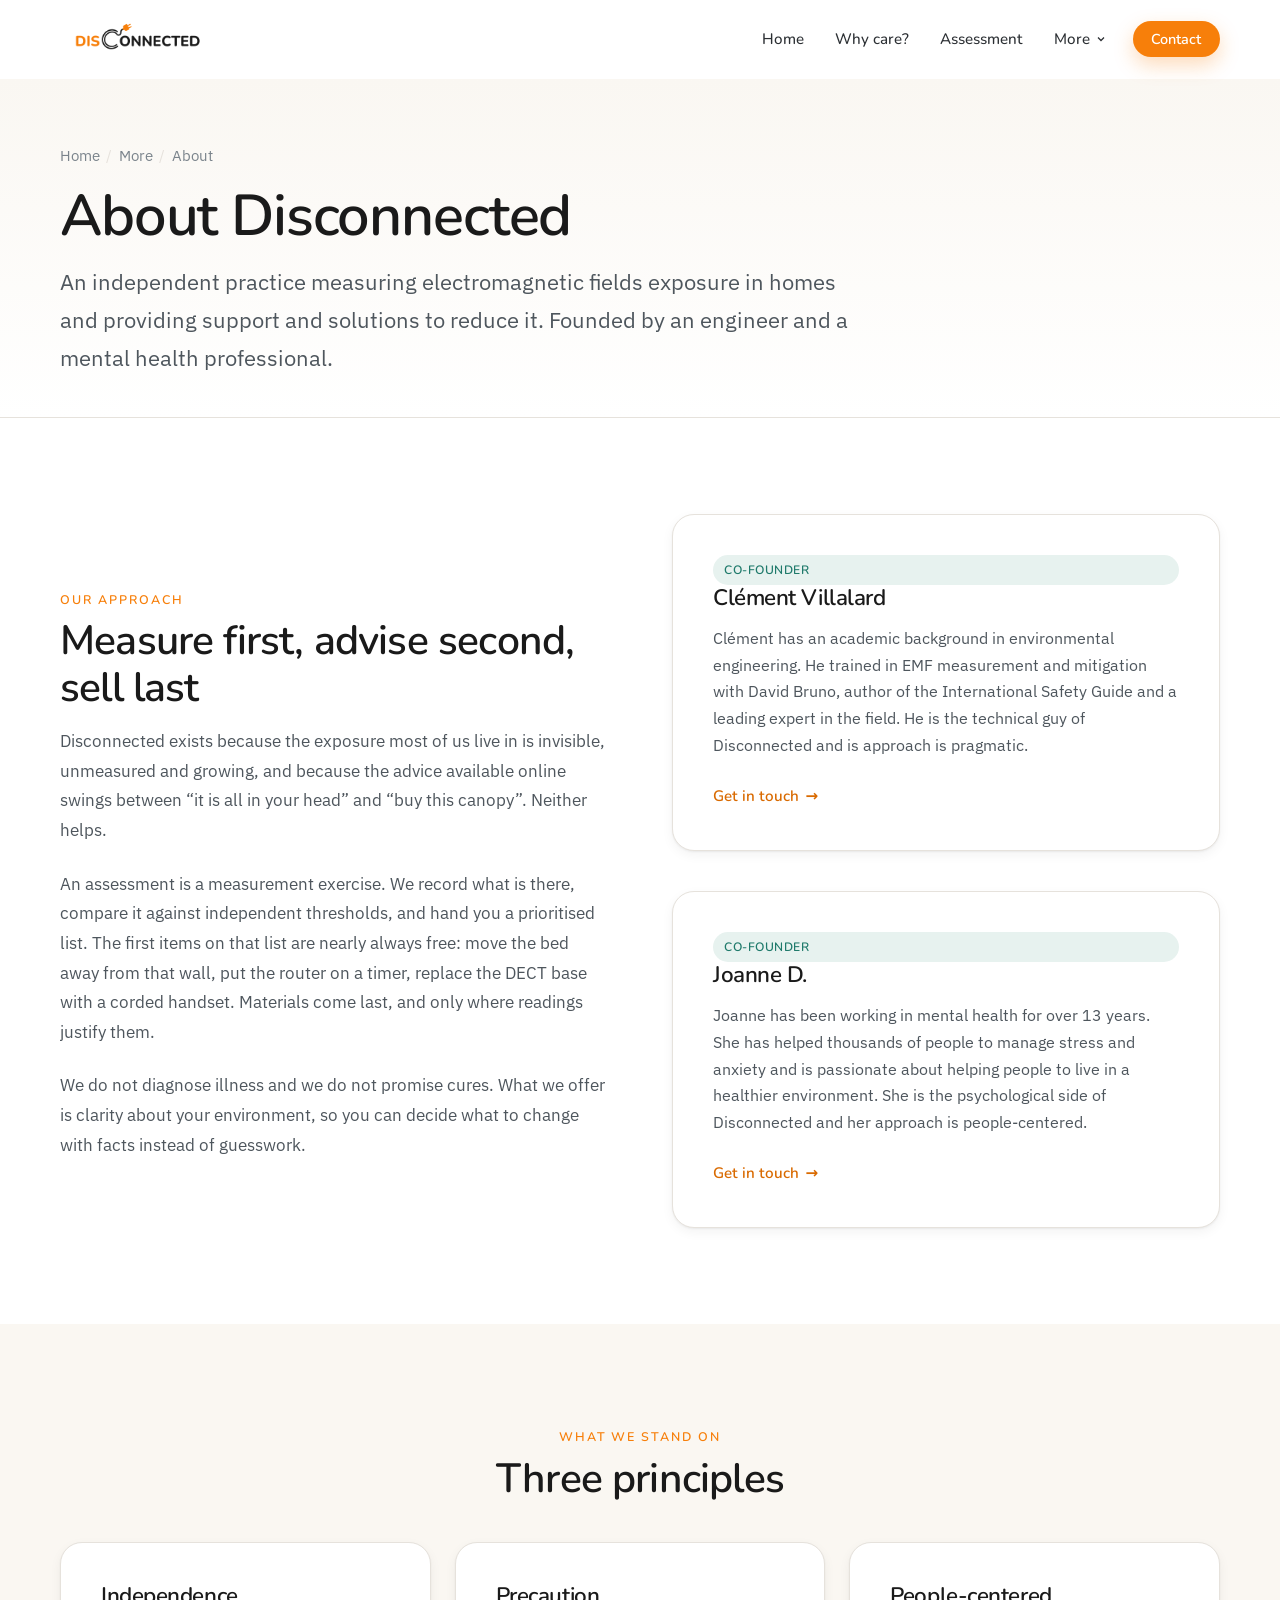
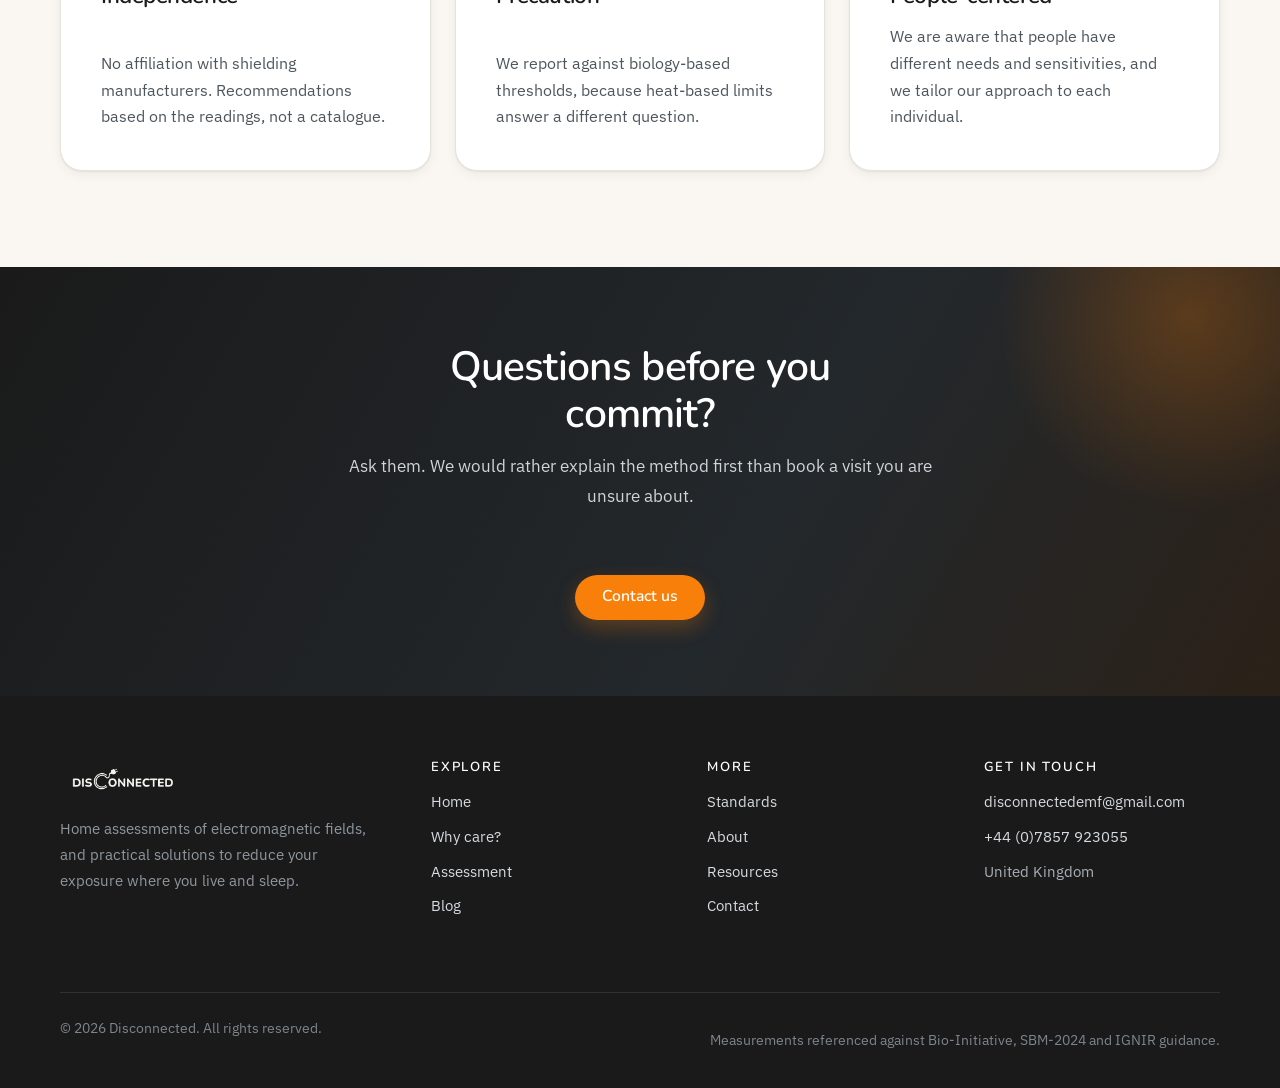
==== pages/about.html @ 75db7ab7 "Initial Commit" ====
<!DOCTYPE html>
<html lang="en-GB">
<head>
  <meta charset="utf-8">
  <meta name="viewport" content="width=device-width, initial-scale=1">
  <title>About | Disconnected</title>
  <meta name="description" content="Who is behind Disconnected: an independent EMF assessment practice measuring homes against biology-based standards.">
  <link rel="icon" href="../img/logo/logo_svg.svg" type="image/svg+xml">
  <link rel="preconnect" href="https://fonts.googleapis.com">
  <link rel="preconnect" href="https://fonts.gstatic.com" crossorigin>
  <link href="https://fonts.googleapis.com/css2?family=IBM+Plex+Sans:wght@400;500;600&family=Nunito:wght@500;600;700&display=swap" rel="stylesheet">
  <link rel="stylesheet" href="../css/base.css">
  <link rel="stylesheet" href="../css/layout.css">
  <link rel="stylesheet" href="../css/components.css">
</head>
<body>
  <a class="skip-link" href="#main">Skip to content</a>
  <header class="site-header">
    <div class="container header-inner">
      <a class="logo" href="../index.html" aria-label="Disconnected, home">
        <img src="../img/logo/Full Logo Transparent Background.png" alt="Disconnected" width="1688" height="560">
      </a>

      <button class="nav-toggle" type="button" aria-expanded="false" aria-controls="primary-nav" aria-label="Menu">
        <span></span><span></span><span></span>
      </button>

      <nav class="nav" id="primary-nav" aria-label="Main">
        <ul class="nav__list">
          <li class="nav__item"><a class="nav__link" href="../index.html">Home</a></li>
          <li class="nav__item"><a class="nav__link" href="../pages/why-emf.html">Why care?</a></li>
          <li class="nav__item"><a class="nav__link" href="../pages/assessment.html">Assessment</a></li>
          <!-- Blog hidden for now; uncomment this item to bring it back.
          <li class="nav__item"><a class="nav__link" href="../pages/blog.html">Blog</a></li>
          -->
          <li class="nav__item nav__item--has-menu">
            <button class="nav__submenu-toggle" type="button" aria-expanded="false">
              More
              <svg viewBox="0 0 24 24" fill="none" stroke="currentColor" stroke-width="2.5" aria-hidden="true"><path d="M6 9l6 6 6-6"/></svg>
            </button>
            <ul class="nav__submenu">
              <li><a href="../pages/standards.html">Standards<small>Bio-Initiative, SBM-2024, IGNIR</small></a></li>
              <li><a href="../pages/about.html">About<small>Who is behind Disconnected</small></a></li>
              <li><a href="../pages/resources.html">Resources<small>Books, studies and videos</small></a></li>
            </ul>
          </li>
          <li class="nav__item nav__cta"><a class="btn btn--primary btn--sm" href="../index.html#contact">Contact</a></li>
        </ul>
      </nav>
    </div>
  </header>

  <main id="main">
    <div class="page-head">
      <div class="container">
        <ul class="breadcrumb">
          <li><a href="../index.html">Home</a></li>
          <li>More</li>
          <li>About</li>
        </ul>
        <h1>About Disconnected</h1>
        <p>
          An independent practice measuring electromagnetic fields exposure in homes and providing support and solutions to reduce it. Founded by an engineer and a mental health professional.
        </p>
      </div>
    </div>

    <section class="section">
      <div class="container">
        <div class="split">
          <div data-reveal>
            <span class="eyebrow">Our approach</span>
            <h2>Measure first, advise second, sell last</h2>
            <p>
              Disconnected exists because the exposure most of us live in is invisible, unmeasured and
              growing, and because the advice available online swings between &ldquo;it is all in your
              head&rdquo; and &ldquo;buy this canopy&rdquo;. Neither helps.
            </p>
            <p>
              An assessment is a measurement exercise. We record what is there, compare it against
              independent thresholds, and hand you a prioritised list. The first items on that list are
              nearly always free: move the bed away from that wall, put the router on a timer, replace
              the DECT base with a corded handset. Materials come last, and only where readings justify
              them.
            </p>
            <p>
              We do not diagnose illness and we do not promise cures. What we offer is clarity about
              your environment, so you can decide what to change with facts instead of guesswork.
            </p>
          </div>

          <div data-reveal data-reveal-delay="120">
            <!-- Replace the copy in each card with the founder's own biography and training. -->
            <div class="card">
              <span class="tag tag--green">Co-founder</span>
              <h3>Clément Villalard</h3>
              <p>
                Clément has an academic background in environmental engineering. He trained in EMF measurement and mitigation with David Bruno, author of the International Safety Guide and a leading expert in the field. He is the technical guy of Disconnected and is approach is pragmatic.
              </p>
              <p class="mb-0">
                <a class="link-arrow" href="../index.html#contact">Get in touch</a>
              </p>
            </div>

            <!-- TODO: add Joanne's surname to the heading below, and replace the placeholder paragraph. -->
            <div class="card mt-lg">
              <span class="tag tag--green">Co-founder</span>
              <h3>Joanne D.</h3>
              <p>
                Joanne has been working in mental health for over 13 years. She has helped thousands of people to manage stress and anxiety and is passionate about helping people to live in a healthier environment. She is the psychological side of Disconnected and her approach is people-centered.
              </p>
              <p class="mb-0">
                <a class="link-arrow" href="../index.html#contact">Get in touch</a>
              </p>
            </div>
          </div>
        </div>
      </div>
    </section>

    <section class="section section--sand">
      <div class="container">
        <div class="section-head section-head--center" data-reveal>
          <span class="eyebrow">What we stand on</span>
          <h2>Three principles</h2>
        </div>
        <div class="grid grid--3">
          <div class="card" data-reveal>
            <h3>Independence</h3>
            <p>No affiliation with shielding manufacturers. Recommendations based on the readings, not a catalogue.</p>
          </div>
          <div class="card" data-reveal data-reveal-delay="90">
            <h3>Precaution</h3>
            <p>We report against biology-based thresholds, because heat-based limits answer a different question.</p>
          </div>
          <div class="card" data-reveal data-reveal-delay="180">
            <h3>People-centered</h3>
            <p>We are aware that people have different needs and sensitivities, and we tailor our approach to each individual.</p>
          </div>
        </div>
      </div>
    </section>

    <section class="cta-band">
      <div class="container">
        <h2>Questions before you commit?</h2>
        <p>Ask them. We would rather explain the method first than book a visit you are unsure about.</p>
        <a class="btn btn--primary" href="../index.html#contact">Contact us</a>
      </div>
    </section>
  </main>
  <footer class="site-footer">
    <div class="container">
      <div class="footer-grid">
        <div class="footer-brand">
          <img src="../img/logo/Full Logo Mono White.png" alt="Disconnected" width="1688" height="560">
          <p>Home assessments of electromagnetic fields, and practical solutions to reduce your exposure where you live and sleep.</p>
        </div>
        <div class="footer-col">
          <h3>Explore</h3>
          <ul>
            <li><a href="../index.html">Home</a></li>
            <li><a href="../pages/why-emf.html">Why care?</a></li>
            <li><a href="../pages/assessment.html">Assessment</a></li>
            <li><a href="../pages/blog.html">Blog</a></li>
          </ul>
        </div>
        <div class="footer-col">
          <h3>More</h3>
          <ul>
            <li><a href="../pages/standards.html">Standards</a></li>
            <li><a href="../pages/about.html">About</a></li>
            <li><a href="../pages/resources.html">Resources</a></li>
            <li><a href="../index.html#contact">Contact</a></li>
          </ul>
        </div>
        <div class="footer-col">
          <h3>Get in touch</h3>
          <ul>
            <li><a href="mailto:disconnectedemf@gmail.com">disconnectedemf@gmail.com</a></li>
            <li><a href="tel:+447857923055">+44 (0)7857 923055</a></li>
            <li>United Kingdom</li>
          </ul>
        </div>
      </div>
      <div class="footer-bottom">
        <p>&copy; <span data-year>2026</span> Disconnected. All rights reserved.</p>
        <p>Measurements referenced against Bio-Initiative, SBM-2024 and IGNIR guidance.</p>
      </div>
    </div>
  </footer>

  <button class="to-top" type="button" aria-label="Back to top">
    <svg viewBox="0 0 24 24" fill="none" stroke="currentColor" stroke-width="2.5" aria-hidden="true"><path d="M12 19V5M5 12l7-7 7 7"/></svg>
  </button>

  <script src="../js/main.js"></script>
</body>
</html>
---- css/base.css ----
/* ==========================================================================
   Disconnected: base.css
   Design tokens, reset, typography and small utilities.
   Load order: base.css -> layout.css -> components.css
   ========================================================================== */

/* --------------------------------------------------------------------------
   1. Design tokens
   -------------------------------------------------------------------------- */
:root {
  /* Brand: taken from the logo */
  --orange:        #f77f0a;
  --orange-dark:   #d96a00;
  --orange-soft:   #fff3e3;
  --ink:           #1a1a1a;

  /* Neutrals */
  --ink-soft:      #2b2f33;
  --body:          #4e565d;
  --muted:         #7b848c;
  --line:          #e6e2dc;
  --sand:          #faf7f2;
  --sand-deep:     #f3ede4;
  --white:         #ffffff;

  /* Secondary accent: calm, "healthy space" green */
  --green:         #1f7a6b;
  --green-soft:    #e7f2ef;

  /* Typography */
  --font-display: "Nunito", "Segoe UI", system-ui, -apple-system, sans-serif;
  --font-body:    "IBM Plex Sans", "Segoe UI", system-ui, -apple-system, sans-serif;

  --step--1: clamp(0.86rem, 0.83rem + 0.15vw, 0.94rem);
  --step-0:  clamp(1rem, 0.96rem + 0.2vw, 1.09rem);
  --step-1:  clamp(1.2rem, 1.12rem + 0.4vw, 1.4rem);
  --step-2:  clamp(1.45rem, 1.3rem + 0.75vw, 1.9rem);
  --step-3:  clamp(1.8rem, 1.55rem + 1.25vw, 2.6rem);
  --step-4:  clamp(2.2rem, 1.7rem + 2.4vw, 3.6rem);

  /* Space */
  --space-xs:  0.5rem;
  --space-sm:  0.875rem;
  --space-md:  1.5rem;
  --space-lg:  2.5rem;
  --space-xl:  4rem;
  --space-2xl: 6rem;

  /* Shape */
  --radius-sm: 8px;
  --radius:    14px;
  --radius-lg: 22px;
  --shadow-sm: 0 1px 2px rgba(26, 26, 26, .06), 0 4px 12px rgba(26, 26, 26, .05);
  --shadow:    0 10px 30px rgba(26, 26, 26, .08);
  --shadow-lg: 0 24px 60px rgba(26, 26, 26, .12);

  --container: 1160px;
  --header-h:  78px;

  --ease: cubic-bezier(.22, .61, .36, 1);
}

/* --------------------------------------------------------------------------
   2. Reset
   -------------------------------------------------------------------------- */
*, *::before, *::after { box-sizing: border-box; }

html {
  -webkit-text-size-adjust: 100%;
  scroll-behavior: smooth;
  scroll-padding-top: calc(var(--header-h) + 1rem);
}

body {
  margin: 0;
  background: var(--white);
  color: var(--body);
  font-family: var(--font-body);
  font-size: var(--step-0);
  line-height: 1.7;
  -webkit-font-smoothing: antialiased;
  overflow-wrap: break-word;
}

h1, h2, h3, h4, h5 {
  margin: 0 0 var(--space-sm);
  color: var(--ink);
  font-family: var(--font-display);
  font-weight: 600;
  line-height: 1.15;
  letter-spacing: -0.02em;
}

h1 { font-size: var(--step-4); }
h2 { font-size: var(--step-3); }
h3 { font-size: var(--step-2); }
h4 { font-size: var(--step-1); letter-spacing: -0.01em; }

p, ul, ol, dl, table, figure, blockquote { margin: 0 0 var(--space-md); }
p:last-child, ul:last-child, ol:last-child { margin-bottom: 0; }

a {
  color: var(--green);
  text-decoration: none;
  text-underline-offset: 3px;
  transition: color .2s var(--ease);
}
a:hover { color: var(--orange-dark); text-decoration: underline; }

img, svg, video { max-width: 100%; height: auto; display: block; }

button, input, select, textarea { font: inherit; color: inherit; }
button { cursor: pointer; }

strong, b { color: var(--ink-soft); font-weight: 600; }

blockquote {
  margin: 0 0 var(--space-md);
  padding-left: var(--space-md);
  border-left: 3px solid var(--orange);
  color: var(--ink-soft);
  font-style: italic;
}

hr { border: 0; border-top: 1px solid var(--line); margin: var(--space-lg) 0; }

code, kbd, samp {
  font-family: ui-monospace, "Cascadia Mono", Menlo, monospace;
  font-size: 0.92em;
  background: var(--sand-deep);
  padding: 0.1em 0.35em;
  border-radius: 4px;
}

:focus-visible {
  outline: 3px solid var(--orange);
  outline-offset: 3px;
  border-radius: 4px;
}

::selection { background: var(--orange); color: #fff; }

/* --------------------------------------------------------------------------
   3. Lists used inside editorial copy
   -------------------------------------------------------------------------- */
.prose ul, .prose ol { padding-left: 1.25rem; }
.prose li { margin-bottom: 0.4rem; }
.prose li::marker { color: var(--orange); }

.list-check { list-style: none; padding-left: 0; }
.list-check li {
  position: relative;
  padding-left: 2rem;
  margin-bottom: 0.7rem;
}
.list-check li::before {
  content: "";
  position: absolute;
  left: 0;
  top: 0.55em;
  width: 1.05rem;
  height: 0.55rem;
  border-left: 2.5px solid var(--orange);
  border-bottom: 2.5px solid var(--orange);
  transform: rotate(-45deg);
}

/* --------------------------------------------------------------------------
   4. Utilities
   -------------------------------------------------------------------------- */
.container {
  width: min(100% - 2.5rem, var(--container));
  margin-inline: auto;
}
.container--narrow { width: min(100% - 2.5rem, 780px); }

.text-center { text-align: center; }
.mx-auto    { margin-inline: auto; }
.mt-lg      { margin-top: var(--space-lg); }
.mt-xl      { margin-top: var(--space-xl); }
.mb-0       { margin-bottom: 0; }

.lead {
  font-size: var(--step-1);
  line-height: 1.6;
  color: var(--ink-soft);
}

.eyebrow {
  display: inline-block;
  margin-bottom: var(--space-xs);
  font-family: var(--font-display);
  font-size: 0.78rem;
  font-weight: 600;
  letter-spacing: 0.16em;
  text-transform: uppercase;
  color: var(--orange);
}

.accent { color: var(--orange); }

.visually-hidden {
  position: absolute !important;
  width: 1px; height: 1px;
  padding: 0; margin: -1px;
  overflow: hidden;
  clip: rect(0 0 0 0);
  white-space: nowrap;
}

.skip-link {
  position: absolute;
  left: 1rem;
  top: -100%;
  z-index: 200;
  padding: 0.7rem 1.1rem;
  background: var(--ink);
  color: #fff;
  border-radius: var(--radius-sm);
  transition: top .2s var(--ease);
}
.skip-link:focus { top: 1rem; color: #fff; text-decoration: none; }

/* Scroll reveal: only arms itself once JS is running */
html[data-reveal-ready] [data-reveal] {
  opacity: 0;
  transform: translateY(18px);
  transition: opacity .7s var(--ease), transform .7s var(--ease);
}
html[data-reveal-ready] [data-reveal].is-visible {
  opacity: 1;
  transform: none;
}

@media (prefers-reduced-motion: reduce) {
  html { scroll-behavior: auto; }
  *, *::before, *::after {
    animation-duration: .001ms !important;
    transition-duration: .001ms !important;
  }
  html[data-reveal-ready] [data-reveal] { opacity: 1; transform: none; }
}
---- css/layout.css ----
/* ==========================================================================
   Disconnected: layout.css
   Page furniture: header, navigation, hero, sections, grids, footer.
   ========================================================================== */

/* --------------------------------------------------------------------------
   1. Header + navigation
   -------------------------------------------------------------------------- */
.site-header {
  position: sticky;
  top: 0;
  z-index: 100;
  background: rgba(255, 255, 255, .88);
  backdrop-filter: saturate(180%) blur(12px);
  border-bottom: 1px solid transparent;
  transition: box-shadow .25s var(--ease), border-color .25s var(--ease);
}
.site-header.is-stuck {
  border-bottom-color: var(--line);
  box-shadow: 0 6px 24px rgba(26, 26, 26, .06);
}

.header-inner {
  display: flex;
  align-items: center;
  justify-content: space-between;
  gap: var(--space-md);
  min-height: var(--header-h);
}

.logo { display: inline-flex; align-items: center; }
.logo img { height: clamp(40px, 4.4vw, 52px); width: auto; }

.nav__list {
  display: flex;
  align-items: center;
  gap: 0.25rem;
  margin: 0;
  padding: 0;
  list-style: none;
}

.nav__link,
.nav__submenu-toggle {
  display: inline-flex;
  align-items: center;
  gap: 0.35rem;
  padding: 0.55rem 0.85rem;
  border: 0;
  border-radius: 999px;
  background: none;
  color: var(--ink-soft);
  font-family: var(--font-display);
  font-size: 0.95rem;
  font-weight: 500;
  line-height: 1;
  transition: background .2s var(--ease), color .2s var(--ease);
}
.nav__link:hover,
.nav__submenu-toggle:hover {
  background: var(--sand-deep);
  color: var(--ink);
  text-decoration: none;
}
.nav__link.is-active {
  color: var(--orange);
  background: var(--orange-soft);
}

.nav__submenu-toggle svg {
  width: 12px;
  height: 12px;
  transition: transform .25s var(--ease);
}
.nav__submenu-toggle[aria-expanded="true"] svg { transform: rotate(180deg); }

.nav__item { position: relative; }

.nav__submenu {
  list-style: none;
  margin: 0;
  padding: 0.4rem;
}

.nav__submenu a {
  display: block;
  padding: 0.6rem 0.85rem;
  border-radius: var(--radius-sm);
  color: var(--ink-soft);
  font-size: 0.95rem;
}
.nav__submenu a:hover { background: var(--sand); color: var(--orange-dark); text-decoration: none; }
.nav__submenu a small { display: block; color: var(--muted); font-size: 0.78rem; line-height: 1.4; }

.nav__cta { margin-left: 0.5rem; }

@media (min-width: 961px) {
  .nav__submenu {
    position: absolute;
    top: calc(100% + 0.5rem);
    left: 0;
    min-width: 260px;
    background: var(--white);
    border: 1px solid var(--line);
    border-radius: var(--radius);
    box-shadow: var(--shadow);
    opacity: 0;
    visibility: hidden;
    transform: translateY(-6px);
    transition: opacity .2s var(--ease), transform .2s var(--ease), visibility .2s;
  }
  .nav__item.is-open .nav__submenu {
    opacity: 1;
    visibility: visible;
    transform: none;
  }
}

.nav-toggle {
  display: none;
  width: 44px;
  height: 44px;
  border: 1px solid var(--line);
  border-radius: var(--radius-sm);
  background: var(--white);
  padding: 0;
  place-items: center;
}
.nav-toggle span {
  display: block;
  width: 20px;
  height: 2px;
  margin: 4px auto;
  background: var(--ink);
  border-radius: 2px;
  transition: transform .25s var(--ease), opacity .2s var(--ease);
}
.nav-toggle[aria-expanded="true"] span:nth-child(1) { transform: translateY(6px) rotate(45deg); }
.nav-toggle[aria-expanded="true"] span:nth-child(2) { opacity: 0; }
.nav-toggle[aria-expanded="true"] span:nth-child(3) { transform: translateY(-6px) rotate(-45deg); }

@media (max-width: 960px) {
  .nav-toggle { display: grid; }

  .nav {
    position: fixed;
    inset: var(--header-h) 0 0 0;
    background: var(--white);
    border-top: 1px solid var(--line);
    padding: var(--space-md) 1.25rem var(--space-xl);
    overflow-y: auto;
    transform: translateX(100%);
    visibility: hidden;
    transition: transform .3s var(--ease), visibility .3s;
  }
  .nav.is-open { transform: none; visibility: visible; }

  .nav__list {
    flex-direction: column;
    align-items: stretch;
    gap: 0.15rem;
  }
  .nav__link,
  .nav__submenu-toggle {
    width: 100%;
    justify-content: space-between;
    padding: 0.9rem 1rem;
    border-radius: var(--radius-sm);
    font-size: 1.05rem;
  }
  .nav__submenu {
    display: none;
    margin: 0.15rem 0 0.4rem 0.6rem;
    padding-left: 0.6rem;
    border-left: 2px solid var(--line);
  }
  .nav__item.is-open .nav__submenu { display: block; }
  .nav__cta { margin: var(--space-md) 0 0; }
  .nav__cta .btn { width: 100%; }

  body.nav-open { overflow: hidden; }
}

/* --------------------------------------------------------------------------
   2. Sections
   -------------------------------------------------------------------------- */
.section { padding: var(--space-2xl) 0; }
.section--tight { padding: var(--space-xl) 0; }
.section--sand { background: var(--sand); }
.section--sand-deep { background: var(--sand-deep); }
.section--ink { background: var(--ink); color: #cfd4d8; }
.section--ink h2, .section--ink h3 { color: #fff; }

.section-head {
  max-width: 720px;
  margin-bottom: var(--space-lg);
}
.section-head--center {
  margin-inline: auto;
  text-align: center;
}
.section-head p { color: var(--body); font-size: var(--step-1); line-height: 1.6; }

/* --------------------------------------------------------------------------
   3. Hero
   -------------------------------------------------------------------------- */
.hero {
  position: relative;
  isolation: isolate;
  padding: clamp(3.5rem, 8vw, 7rem) 0 clamp(3rem, 6vw, 5.5rem);
  overflow: hidden;
  background:
    linear-gradient(180deg, rgba(255, 255, 255, .94) 0%, rgba(255, 255, 255, .78) 55%, rgba(250, 247, 242, .96) 100%),
    url("../img/hero/living-space.jpg") center / cover no-repeat,
    linear-gradient(135deg, #eef5f3 0%, #faf7f2 45%, #fdeed9 100%);
}
.hero::before,
.hero::after {
  content: "";
  position: absolute;
  border-radius: 50%;
  z-index: -1;
}
.hero::before {
  width: 520px; height: 520px;
  top: -180px; right: -140px;
  background: radial-gradient(circle at 30% 30%, rgba(247, 127, 10, .16), transparent 65%);
}
.hero::after {
  width: 460px; height: 460px;
  bottom: -220px; left: -160px;
  background: radial-gradient(circle at 60% 40%, rgba(31, 122, 107, .14), transparent 65%);
}

.hero__inner {
  display: grid;
  grid-template-columns: minmax(0, 1.25fr) minmax(0, 0.75fr);
  gap: var(--space-xl);
  align-items: center;
}

.hero__statement {
  margin: var(--space-sm) 0 var(--space-md);
  padding-left: var(--space-md);
  border-left: 3px solid var(--orange);
  font-family: var(--font-display);
  font-size: var(--step-3);
  font-weight: 500;
  color: var(--ink);
  line-height: 1.3;
  max-width: 24ch;
}

/* Logo above the supporting facts, in the second hero column */
.hero__aside {
  display: grid;
  gap: var(--space-lg);
  justify-items: start;
}
.hero__logo {
  width: min(100%, 320px);
  height: auto;
}

/* The three steps, kept quiet so the statement carries the hero */
.hero__stats {
  width: 100%;
  display: grid;
  gap: var(--space-sm);
}
.hero__stats .stat {
  padding: var(--space-xs) 0 var(--space-xs) var(--space-md);
  background: none;
  border-left: 2px solid var(--line);
  border-radius: 0;
}
.hero__stats .stat__value {
  font-size: var(--step-1);
  color: var(--ink-soft);
}
.hero__stats .stat__label { font-size: var(--step--1); }

.hero__actions {
  display: flex;
  flex-wrap: wrap;
  gap: var(--space-sm);
  margin-top: var(--space-lg);
}

@media (max-width: 900px) {
  .hero__inner { grid-template-columns: 1fr; gap: var(--space-lg); }
  .hero__statement { max-width: 100%; }
}

.motto {
  background: var(--ink);
  color: #fff;
  padding: var(--space-md) 0;
}
.motto__inner {
  display: flex;
  flex-wrap: wrap;
  align-items: center;
  justify-content: center;
  gap: 0.75rem 1.25rem;
  text-align: center;
}
.motto p {
  margin: 0;
  font-family: var(--font-display);
  font-size: var(--step-1);
  font-weight: 500;
  letter-spacing: -0.01em;
}

/* --------------------------------------------------------------------------
   4. Grids
   -------------------------------------------------------------------------- */
.grid { display: grid; gap: var(--space-md); }
.grid--2 { grid-template-columns: repeat(2, minmax(0, 1fr)); }
.grid--3 { grid-template-columns: repeat(3, minmax(0, 1fr)); }
.grid--4 { grid-template-columns: repeat(4, minmax(0, 1fr)); }

.split {
  display: grid;
  grid-template-columns: repeat(2, minmax(0, 1fr));
  gap: var(--space-xl);
  align-items: center;
}

@media (max-width: 960px) {
  .grid--4 { grid-template-columns: repeat(2, minmax(0, 1fr)); }
  .grid--3 { grid-template-columns: repeat(2, minmax(0, 1fr)); }
  .split   { grid-template-columns: 1fr; gap: var(--space-lg); }
}
@media (max-width: 620px) {
  .grid--2, .grid--3, .grid--4 { grid-template-columns: 1fr; }
}

/* --------------------------------------------------------------------------
   5. Page header + editorial layout (inner pages)
   -------------------------------------------------------------------------- */
.page-head {
  padding: var(--space-xl) 0 var(--space-lg);
  background: linear-gradient(180deg, var(--sand) 0%, var(--white) 100%);
  border-bottom: 1px solid var(--line);
}
.page-head h1 { max-width: 20ch; }
.page-head p { max-width: 62ch; font-size: var(--step-1); }

.breadcrumb {
  display: flex;
  flex-wrap: wrap;
  gap: 0.4rem;
  margin: 0 0 var(--space-sm);
  padding: 0;
  list-style: none;
  font-size: var(--step--1);
  color: var(--muted);
}
.breadcrumb a { color: var(--muted); }
.breadcrumb a:hover { color: var(--orange-dark); }
.breadcrumb li + li::before { content: "/"; margin-right: 0.4rem; color: var(--line); }

.doc {
  display: grid;
  grid-template-columns: 240px minmax(0, 1fr);
  gap: var(--space-xl);
  align-items: start;
}
.toc {
  position: sticky;
  top: calc(var(--header-h) + 1.5rem);
  padding: var(--space-md);
  background: var(--sand);
  border-radius: var(--radius);
}
.toc h2 {
  font-size: 0.78rem;
  letter-spacing: 0.14em;
  text-transform: uppercase;
  color: var(--muted);
  margin-bottom: var(--space-sm);
}
.toc ul { list-style: none; margin: 0; padding: 0; }
.toc li { margin-bottom: 0.5rem; line-height: 1.35; }
.toc a { color: var(--ink-soft); font-size: 0.92rem; }
.toc a:hover, .toc a.is-active { color: var(--orange-dark); text-decoration: none; }
.toc a.is-active { font-weight: 600; }

@media (max-width: 960px) {
  .doc { grid-template-columns: 1fr; gap: var(--space-lg); }
  .toc { position: static; }
}

/* --------------------------------------------------------------------------
   6. Footer
   -------------------------------------------------------------------------- */
.site-footer {
  background: var(--ink);
  color: #a8b0b7;
  padding: var(--space-xl) 0 var(--space-md);
  font-size: 0.95rem;
}
.site-footer a { color: #d6dbdf; }
.site-footer a:hover { color: var(--orange); text-decoration: none; }

.footer-grid {
  display: grid;
  grid-template-columns: 1.4fr repeat(3, 1fr);
  gap: var(--space-lg);
}
.footer-brand img {
  height: 42px;
  width: auto;
  margin-bottom: var(--space-sm);
}
.footer-brand p { max-width: 34ch; color: #8f979e; }

.footer-col h3 {
  color: #fff;
  font-size: 0.82rem;
  letter-spacing: 0.14em;
  text-transform: uppercase;
  margin-bottom: var(--space-sm);
}
.footer-col ul { list-style: none; margin: 0; padding: 0; }
.footer-col li { margin-bottom: 0.55rem; }

.footer-bottom {
  display: flex;
  flex-wrap: wrap;
  gap: var(--space-sm) var(--space-md);
  justify-content: space-between;
  align-items: center;
  margin-top: var(--space-xl);
  padding-top: var(--space-md);
  border-top: 1px solid rgba(255, 255, 255, .1);
  font-size: 0.86rem;
  color: #7d858c;
}

@media (max-width: 860px) {
  .footer-grid { grid-template-columns: repeat(2, minmax(0, 1fr)); }
}
@media (max-width: 520px) {
  .footer-grid { grid-template-columns: 1fr; }
}
---- css/components.css ----
/* ==========================================================================
   Disconnected: components.css
   Reusable pieces: buttons, cards, steps, accordions, tables, forms, blog.
   ========================================================================== */

/* --------------------------------------------------------------------------
   1. Buttons
   -------------------------------------------------------------------------- */
.btn {
  display: inline-flex;
  align-items: center;
  justify-content: center;
  gap: 0.5rem;
  padding: 0.85rem 1.6rem;
  border: 1px solid transparent;
  border-radius: 999px;
  font-family: var(--font-display);
  font-size: 0.98rem;
  font-weight: 600;
  line-height: 1;
  text-align: center;
  text-decoration: none;
  transition: transform .18s var(--ease), background .2s var(--ease),
              color .2s var(--ease), border-color .2s var(--ease), box-shadow .2s var(--ease);
}
.btn:hover { text-decoration: none; transform: translateY(-2px); }
.btn:active { transform: translateY(0); }

.btn--primary {
  background: var(--orange);
  color: #fff;
  box-shadow: 0 8px 20px rgba(247, 127, 10, .28);
}
.btn--primary:hover { background: var(--orange-dark); color: #fff; }

.btn--ghost {
  background: transparent;
  color: var(--ink);
  border-color: var(--line);
}
.btn--ghost:hover { border-color: var(--ink); color: var(--ink); }

.btn--dark { background: var(--ink); color: #fff; }
.btn--dark:hover { background: #000; color: #fff; }

.btn--light { background: #fff; color: var(--ink); }
.btn--light:hover { color: var(--orange-dark); }

.btn--sm { padding: 0.6rem 1.1rem; font-size: 0.9rem; }
.btn--block { width: 100%; }

/* Text link with a moving arrow */
.link-arrow {
  display: inline-flex;
  align-items: center;
  gap: 0.4rem;
  font-family: var(--font-display);
  font-weight: 600;
  font-size: 0.95rem;
  color: var(--orange-dark);
}
.link-arrow:hover { text-decoration: none; }
.link-arrow::after {
  content: "\2192";
  transition: transform .2s var(--ease);
}
.link-arrow:hover::after { transform: translateX(4px); }

/* --------------------------------------------------------------------------
   2. Cards
   -------------------------------------------------------------------------- */
.card {
  display: flex;
  flex-direction: column;
  padding: var(--space-lg);
  background: var(--white);
  border: 1px solid var(--line);
  border-radius: var(--radius-lg);
  box-shadow: var(--shadow-sm);
  transition: transform .25s var(--ease), box-shadow .25s var(--ease), border-color .25s var(--ease);
}
.card > :last-child { margin-top: auto; }
.card h3 { font-size: var(--step-1); }
.card p { font-size: 0.98rem; }

.card--link:hover {
  transform: translateY(-4px);
  border-color: rgba(247, 127, 10, .35);
  box-shadow: var(--shadow);
}

.card__icon {
  display: grid;
  place-items: center;
  width: 52px;
  height: 52px;
  margin-bottom: var(--space-md);
  border-radius: 14px;
  background: var(--orange-soft);
  color: var(--orange-dark);
}
.card__icon svg { width: 26px; height: 26px; }
.card__icon--green { background: var(--green-soft); color: var(--green); }

.card__footer { padding-top: var(--space-md); }

/* Numbered step cards */
.step {
  position: relative;
  padding: var(--space-lg);
  padding-top: calc(var(--space-lg) + 0.75rem);
  background: var(--white);
  border: 1px solid var(--line);
  border-radius: var(--radius-lg);
}
.step__num {
  position: absolute;
  top: -20px;
  left: var(--space-lg);
  display: grid;
  place-items: center;
  width: 40px;
  height: 40px;
  border-radius: 50%;
  background: var(--ink);
  color: #fff;
  font-family: var(--font-display);
  font-weight: 600;
  font-size: 0.95rem;
}
.step h3 { font-size: var(--step-1); margin-top: var(--space-xs); }
.step p:last-child { margin-bottom: 0; }

/* Stat tiles */
.stat {
  padding: var(--space-md);
  border-left: 3px solid var(--orange);
  background: var(--white);
  border-radius: 0 var(--radius) var(--radius) 0;
}
.stat__value {
  display: block;
  font-family: var(--font-display);
  font-size: var(--step-3);
  font-weight: 600;
  color: var(--ink);
  line-height: 1.1;
}
.stat__label { font-size: 0.95rem; color: var(--body); }

/* Callout / note */
.callout {
  padding: var(--space-md) var(--space-lg);
  background: var(--green-soft);
  border-radius: var(--radius);
  border: 1px solid rgba(31, 122, 107, .18);
}
.callout--warm { background: var(--orange-soft); border-color: rgba(247, 127, 10, .22); }
.callout h3 { font-size: var(--step-1); }
.callout p:last-child { margin-bottom: 0; }

/* Pull quote */
.quote {
  margin: 0;
  padding: var(--space-lg);
  background: var(--white);
  border-radius: var(--radius-lg);
  border: 1px solid var(--line);
  font-family: var(--font-display);
  font-size: var(--step-2);
  font-weight: 500;
  line-height: 1.35;
  color: var(--ink);
  letter-spacing: -0.02em;
}
.quote cite {
  display: block;
  margin-top: var(--space-sm);
  font-family: var(--font-body);
  font-size: 0.95rem;
  font-style: normal;
  font-weight: 400;
  color: var(--muted);
}

/* Tag / badge */
.tag {
  display: inline-block;
  padding: 0.3rem 0.7rem;
  border-radius: 999px;
  background: var(--sand-deep);
  color: var(--ink-soft);
  font-family: var(--font-display);
  font-size: 0.76rem;
  font-weight: 600;
  letter-spacing: 0.04em;
  text-transform: uppercase;
}
.tag--orange { background: var(--orange-soft); color: var(--orange-dark); }
.tag--green  { background: var(--green-soft); color: var(--green); }

/* --------------------------------------------------------------------------
   3. Symptom / feature chips
   -------------------------------------------------------------------------- */
.chips {
  display: flex;
  flex-wrap: wrap;
  gap: 0.6rem;
  padding: 0;
  margin: 0 0 var(--space-md);
  list-style: none;
}
.chips li {
  padding: 0.5rem 1rem;
  border: 1px solid var(--line);
  border-radius: 999px;
  background: var(--white);
  font-size: 0.92rem;
  color: var(--ink-soft);
}

/* --------------------------------------------------------------------------
   4. Accordion (FAQ / long-form sub-sections)
   -------------------------------------------------------------------------- */
.accordion {
  border: 1px solid var(--line);
  border-radius: var(--radius);
  background: var(--white);
  overflow: hidden;
}
.accordion + .accordion { margin-top: 0.75rem; }

.accordion__trigger {
  display: flex;
  align-items: center;
  justify-content: space-between;
  gap: var(--space-md);
  width: 100%;
  padding: 1.1rem var(--space-md);
  border: 0;
  background: none;
  text-align: left;
  font-family: var(--font-display);
  font-size: var(--step-1);
  font-weight: 600;
  color: var(--ink);
  transition: background .2s var(--ease);
}
.accordion__trigger:hover { background: var(--sand); }

.accordion__icon {
  position: relative;
  flex: 0 0 22px;
  height: 22px;
}
.accordion__icon::before,
.accordion__icon::after {
  content: "";
  position: absolute;
  inset: 50% 0 auto 0;
  height: 2px;
  background: var(--orange);
  border-radius: 2px;
  transition: transform .25s var(--ease);
}
.accordion__icon::after { transform: rotate(90deg); }
.accordion__trigger[aria-expanded="true"] .accordion__icon::after { transform: rotate(0deg); }

.accordion__panel {
  display: grid;
  grid-template-rows: 0fr;
  transition: grid-template-rows .3s var(--ease);
}
.accordion__panel > div { overflow: hidden; }
.accordion.is-open .accordion__panel { grid-template-rows: 1fr; }
.accordion__panel .accordion__body {
  padding: 0 var(--space-md) var(--space-md);
  color: var(--body);
}

/* --------------------------------------------------------------------------
   5. Data table (measurement ranges)
   -------------------------------------------------------------------------- */
.table-wrap {
  overflow-x: auto;
  border: 1px solid var(--line);
  border-radius: var(--radius);
  background: var(--white);
}
table.data {
  width: 100%;
  border-collapse: collapse;
  margin: 0;
  font-size: 0.96rem;
}
table.data th,
table.data td {
  padding: 0.9rem 1rem;
  text-align: left;
  vertical-align: top;
  border-bottom: 1px solid var(--line);
}
table.data thead th {
  background: var(--sand);
  font-family: var(--font-display);
  font-size: 0.8rem;
  letter-spacing: 0.08em;
  text-transform: uppercase;
  color: var(--muted);
  white-space: nowrap;
}
table.data tbody tr:last-child td { border-bottom: 0; }
table.data tbody tr:hover { background: var(--sand); }
table.data td strong { display: block; color: var(--ink); }

/* --------------------------------------------------------------------------
   6. Contact form
   -------------------------------------------------------------------------- */
.form-card {
  padding: clamp(1.5rem, 4vw, var(--space-xl));
  background: var(--white);
  border: 1px solid var(--line);
  border-radius: var(--radius-lg);
  box-shadow: var(--shadow);
}

.form-grid {
  display: grid;
  grid-template-columns: repeat(2, minmax(0, 1fr));
  gap: var(--space-md);
}
.field--full { grid-column: 1 / -1; }

@media (max-width: 620px) {
  .form-grid { grid-template-columns: 1fr; }
}

.field { display: flex; flex-direction: column; gap: 0.4rem; }
.field label {
  font-family: var(--font-display);
  font-size: 0.88rem;
  font-weight: 600;
  color: var(--ink-soft);
}
.field label .req { color: var(--orange); }

.field input,
.field select,
.field textarea {
  width: 100%;
  padding: 0.8rem 0.95rem;
  border: 1px solid var(--line);
  border-radius: var(--radius-sm);
  background: var(--white);
  color: var(--ink);
  font-size: 1rem;
  transition: border-color .2s var(--ease), box-shadow .2s var(--ease);
}
.field textarea { min-height: 140px; resize: vertical; }
.field input::placeholder,
.field textarea::placeholder { color: #a9b1b8; }

.field input:focus,
.field select:focus,
.field textarea:focus {
  outline: none;
  border-color: var(--orange);
  box-shadow: 0 0 0 4px rgba(247, 127, 10, .14);
}
.field.has-error input,
.field.has-error select,
.field.has-error textarea { border-color: #d64545; background: #fff7f7; }

.field__error {
  min-height: 1.15rem;
  font-size: 0.82rem;
  color: #c33636;
}

.field--check {
  flex-direction: row;
  align-items: flex-start;
  gap: 0.6rem;
}
.field--check input { width: 18px; height: 18px; margin-top: 0.25rem; flex: 0 0 auto; }
.field--check label { font-weight: 400; font-family: var(--font-body); font-size: 0.9rem; color: var(--body); }

.form-status {
  margin-top: var(--space-md);
  padding: 0.9rem 1.1rem;
  border-radius: var(--radius-sm);
  font-size: 0.95rem;
  display: none;
}
.form-status.is-visible { display: block; }
.form-status--ok    { background: var(--green-soft); color: #14594e; }
.form-status--error { background: #fdecec; color: #a52c2c; }

.honeypot {
  position: absolute;
  left: -9999px;
  opacity: 0;
  pointer-events: none;
}

/* --------------------------------------------------------------------------
   7. Contact block (aside next to the form)
   -------------------------------------------------------------------------- */
.contact-list { list-style: none; margin: 0; padding: 0; }
.contact-list li {
  display: flex;
  align-items: flex-start;
  gap: 0.9rem;
  margin-bottom: var(--space-md);
}
.contact-list svg {
  flex: 0 0 22px;
  width: 22px;
  height: 22px;
  margin-top: 0.2rem;
  color: var(--orange);
}
.contact-list strong { display: block; color: var(--ink); }

.contact-actions {
  display: flex;
  flex-wrap: wrap;
  gap: var(--space-sm);
  margin-top: var(--space-sm);
}

/* --------------------------------------------------------------------------
   8. Blog
   -------------------------------------------------------------------------- */
.filters {
  display: flex;
  flex-wrap: wrap;
  gap: 0.5rem;
  margin-bottom: var(--space-lg);
}
.filter {
  padding: 0.5rem 1rem;
  border: 1px solid var(--line);
  border-radius: 999px;
  background: var(--white);
  font-family: var(--font-display);
  font-size: 0.88rem;
  font-weight: 500;
  color: var(--ink-soft);
  transition: background .2s var(--ease), color .2s var(--ease), border-color .2s var(--ease);
}
.filter:hover { border-color: var(--ink); }
.filter.is-active {
  background: var(--ink);
  border-color: var(--ink);
  color: #fff;
}

.post-card {
  display: flex;
  flex-direction: column;
  overflow: hidden;
  background: var(--white);
  border: 1px solid var(--line);
  border-radius: var(--radius-lg);
  box-shadow: var(--shadow-sm);
  transition: transform .25s var(--ease), box-shadow .25s var(--ease);
}
.post-card:hover { transform: translateY(-4px); box-shadow: var(--shadow); }

.post-card__media {
  aspect-ratio: 16 / 9;
  background: linear-gradient(135deg, #eef5f3, #fdeed9);
  display: grid;
  place-items: center;
  color: rgba(26, 26, 26, .18);
  font-family: var(--font-display);
  font-size: 2.2rem;
  font-weight: 600;
  letter-spacing: -0.03em;
}
.post-card__body { padding: var(--space-md) var(--space-lg) var(--space-lg); display: flex; flex-direction: column; flex: 1; }
.post-card__meta {
  display: flex;
  flex-wrap: wrap;
  align-items: center;
  gap: 0.6rem;
  margin-bottom: 0.6rem;
  font-size: 0.82rem;
  color: var(--muted);
}
.post-card h3 { font-size: var(--step-1); margin-bottom: 0.5rem; }
.post-card p { font-size: 0.96rem; margin-bottom: var(--space-md); }
.post-card .link-arrow { margin-top: auto; }

.empty-state {
  padding: var(--space-xl);
  text-align: center;
  border: 1px dashed var(--line);
  border-radius: var(--radius-lg);
  color: var(--muted);
}

/* --------------------------------------------------------------------------
   9. Resource list
   -------------------------------------------------------------------------- */
.resource {
  display: grid;
  grid-template-columns: 44px minmax(0, 1fr);
  gap: var(--space-md);
  padding: var(--space-md) 0;
  border-bottom: 1px solid var(--line);
}
.resource:last-child { border-bottom: 0; }
.resource__type {
  display: grid;
  place-items: center;
  width: 44px;
  height: 44px;
  border-radius: 12px;
  background: var(--sand-deep);
  color: var(--ink-soft);
}
.resource__type svg { width: 22px; height: 22px; }
.resource h3 { font-size: var(--step-1); margin-bottom: 0.25rem; }
.resource p { font-size: 0.96rem; margin-bottom: 0.5rem; }
.resource__author { color: var(--muted); font-size: 0.88rem; }

/* --------------------------------------------------------------------------
   10. CTA band
   -------------------------------------------------------------------------- */
.cta-band {
  position: relative;
  overflow: hidden;
  padding: clamp(2.5rem, 6vw, var(--space-2xl)) 0;
  background: linear-gradient(120deg, #1a1a1a 0%, #23282c 60%, #2b2118 100%);
  color: #cfd4d8;
  text-align: center;
}
.cta-band h2 { color: #fff; max-width: 22ch; margin-inline: auto; }
.cta-band p { max-width: 60ch; margin-inline: auto; }
.cta-band .btn { margin-top: var(--space-lg); }
.cta-band::after {
  content: "";
  position: absolute;
  width: 420px; height: 420px;
  right: -120px; top: -160px;
  border-radius: 50%;
  background: radial-gradient(circle, rgba(247, 127, 10, .25), transparent 65%);
}

/* --------------------------------------------------------------------------
   11. Back to top
   -------------------------------------------------------------------------- */
.to-top {
  position: fixed;
  right: 1.25rem;
  bottom: 1.25rem;
  z-index: 90;
  display: grid;
  place-items: center;
  width: 46px;
  height: 46px;
  border: 1px solid var(--line);
  border-radius: 50%;
  background: var(--white);
  color: var(--ink);
  box-shadow: var(--shadow-sm);
  opacity: 0;
  visibility: hidden;
  transform: translateY(10px);
  transition: opacity .25s var(--ease), transform .25s var(--ease), visibility .25s;
}
.to-top.is-visible { opacity: 1; visibility: visible; transform: none; }
.to-top:hover { color: var(--orange-dark); border-color: var(--orange); }
.to-top svg { width: 18px; height: 18px; }

/* --------------------------------------------------------------------------
   12. Info tooltip (coverage map next to "Where we work")
   -------------------------------------------------------------------------- */
.contact-list li.has-infotip { position: relative; }

.infotip__trigger {
  display: inline-flex;
  align-items: center;
  justify-content: center;
  margin-left: 0.4rem;
  padding: 0;
  border: 0;
  background: none;
  color: var(--green);
  cursor: pointer;
  vertical-align: -0.15em;
  transition: color .2s var(--ease);
}
.infotip__trigger:hover { color: var(--orange); }

/* Override the 22px orange icon .contact-list gives its list markers */
.contact-list .infotip__trigger svg {
  flex: none;
  width: 16px;
  height: 16px;
  margin: 0;
  color: inherit;
}

.infotip {
  position: absolute;
  z-index: 20;
  top: calc(100% + 0.5rem);
  left: 0;
  width: min(340px, calc(100vw - 3rem));
  padding: var(--space-sm);
  background: var(--white);
  border: 1px solid var(--line);
  border-radius: var(--radius);
  box-shadow: var(--shadow);
  opacity: 0;
  visibility: hidden;
  transform: translateY(8px);
  transition: opacity .2s var(--ease), transform .2s var(--ease), visibility .2s;
}
.infotip.is-open { opacity: 1; visibility: visible; transform: none; }

.infotip__title {
  margin: 0 0 0.5rem;
  font-family: var(--font-display);
  font-size: 0.95rem;
  font-weight: 600;
  color: var(--ink);
}
.infotip__map {
  display: block;
  width: 100%;
  height: auto;
  border-radius: var(--radius-sm);
  background: var(--sand-deep);
}
.infotip__note {
  margin: 0.5rem 0 0;
  font-size: var(--step--1);
  color: var(--body);
}

@media (prefers-reduced-motion: reduce) {
  .infotip { transition: none; }
}
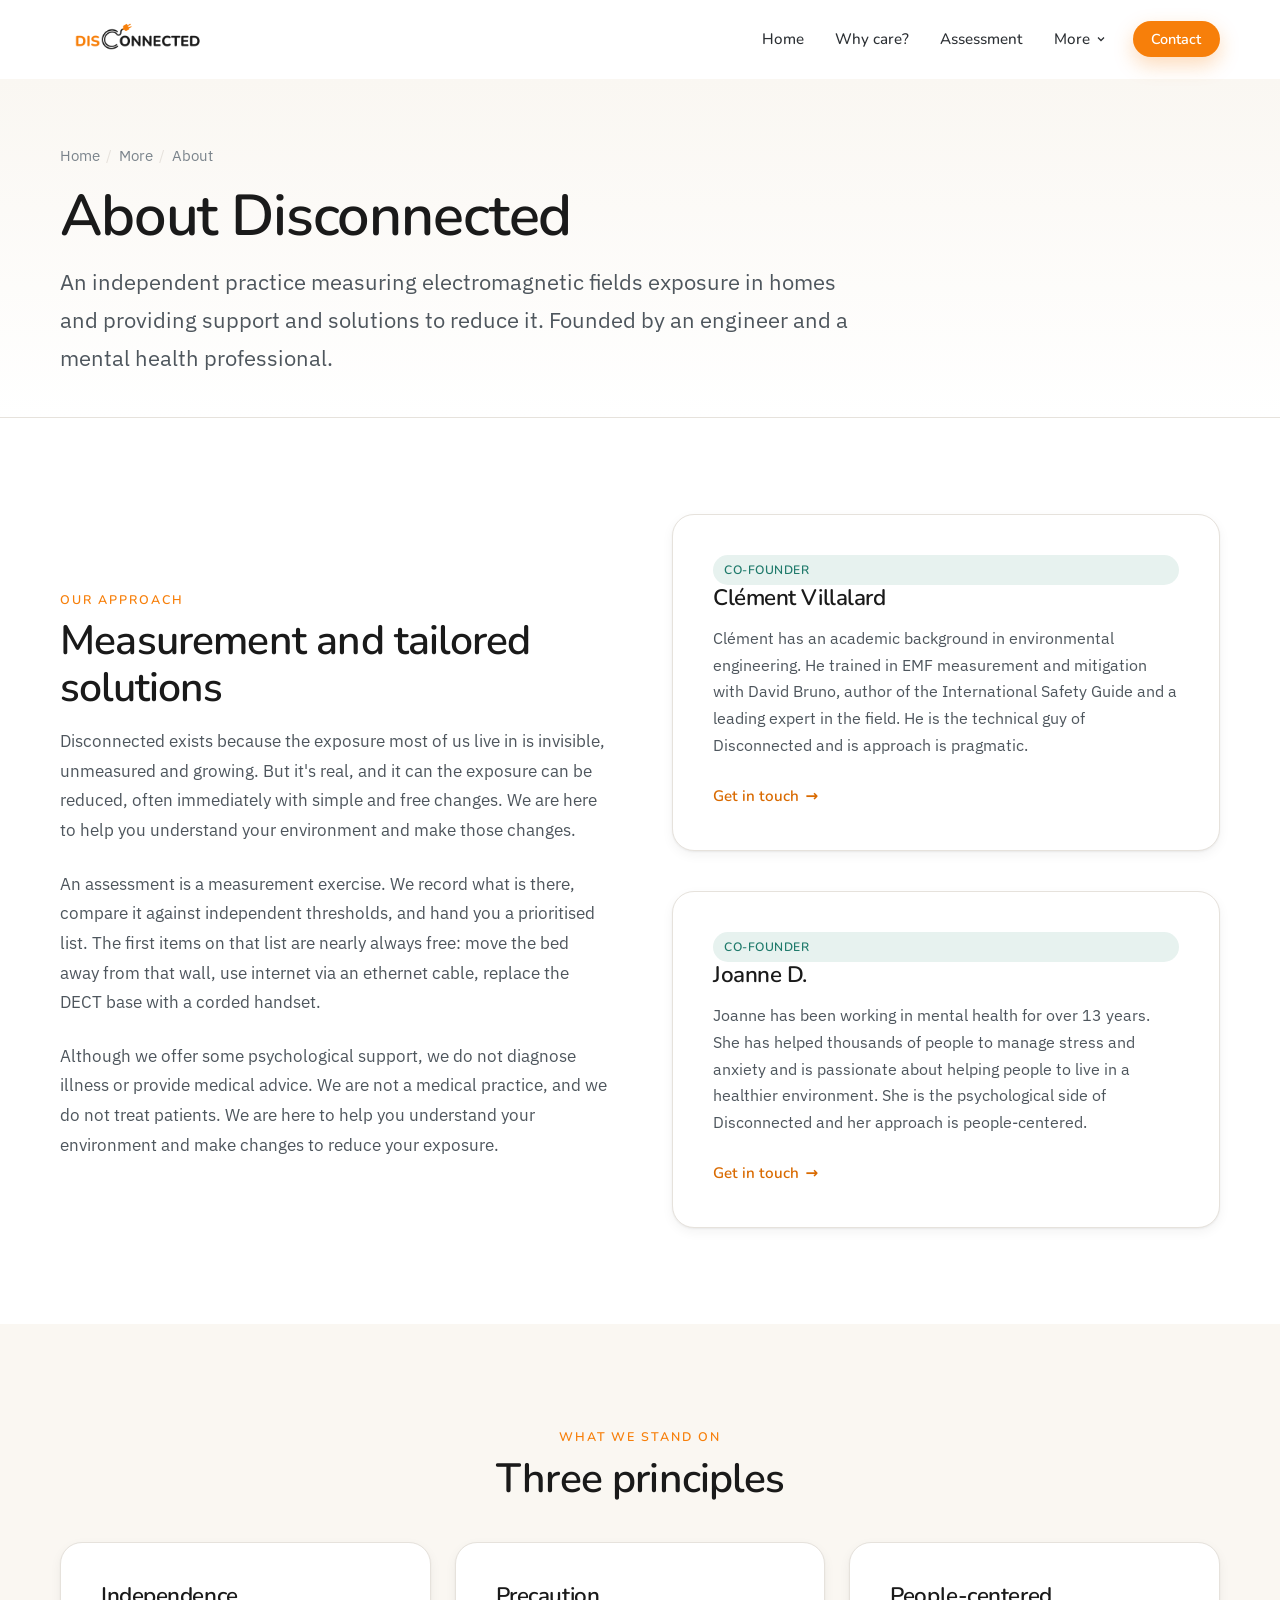
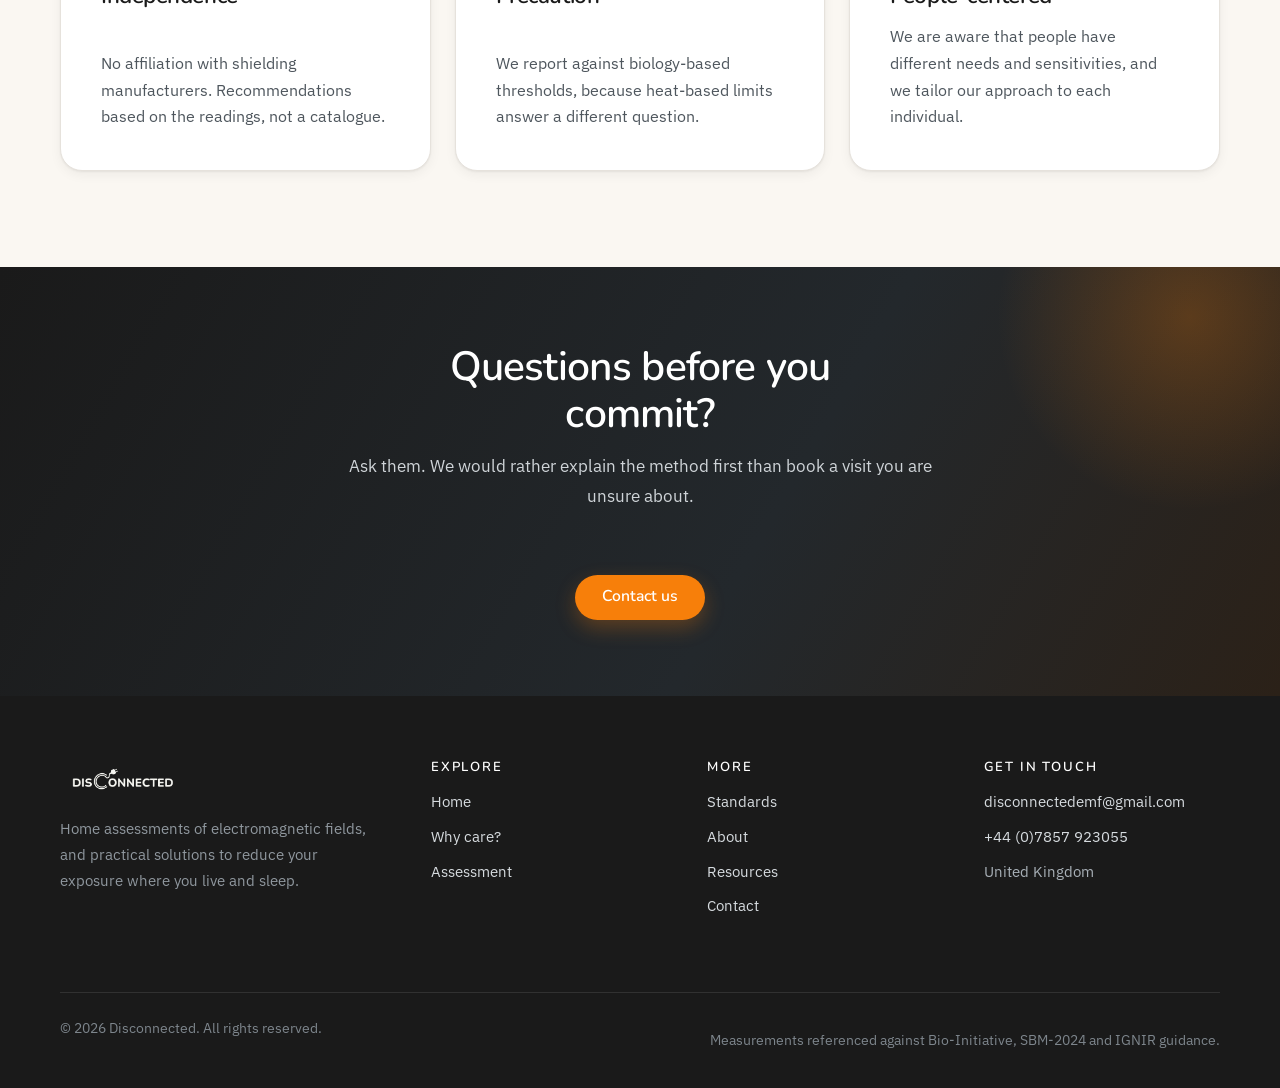
==== commit 9c3909bf: "several modifications" ====
--- a/pages/about.html
+++ b/pages/about.html
@@ -70,22 +70,19 @@
         <div class="split">
           <div data-reveal>
             <span class="eyebrow">Our approach</span>
-            <h2>Measure first, advise second, sell last</h2>
+            <h2>Measurement and tailored solutions</h2>
             <p>
               Disconnected exists because the exposure most of us live in is invisible, unmeasured and
-              growing, and because the advice available online swings between &ldquo;it is all in your
-              head&rdquo; and &ldquo;buy this canopy&rdquo;. Neither helps.
+              growing. But it's real, and it can the exposure can be reduced, often immediately with simple and free changes. We are here to help you understand your environment and make those changes.
             </p>
             <p>
               An assessment is a measurement exercise. We record what is there, compare it against
               independent thresholds, and hand you a prioritised list. The first items on that list are
-              nearly always free: move the bed away from that wall, put the router on a timer, replace
-              the DECT base with a corded handset. Materials come last, and only where readings justify
-              them.
+              nearly always free: move the bed away from that wall, use internet via an ethernet cable, replace
+              the DECT base with a corded handset.
             </p>
             <p>
-              We do not diagnose illness and we do not promise cures. What we offer is clarity about
-              your environment, so you can decide what to change with facts instead of guesswork.
+              Although we offer some psychological support, we do not diagnose illness or provide medical advice. We are not a medical practice, and we do not treat patients. We are here to help you understand your environment and make changes to reduce your exposure.
             </p>
           </div>
 
@@ -162,7 +159,9 @@
             <li><a href="../index.html">Home</a></li>
             <li><a href="../pages/why-emf.html">Why care?</a></li>
             <li><a href="../pages/assessment.html">Assessment</a></li>
+            <!-- Blog hidden for now; uncomment to bring it back.
             <li><a href="../pages/blog.html">Blog</a></li>
+            -->
           </ul>
         </div>
         <div class="footer-col">
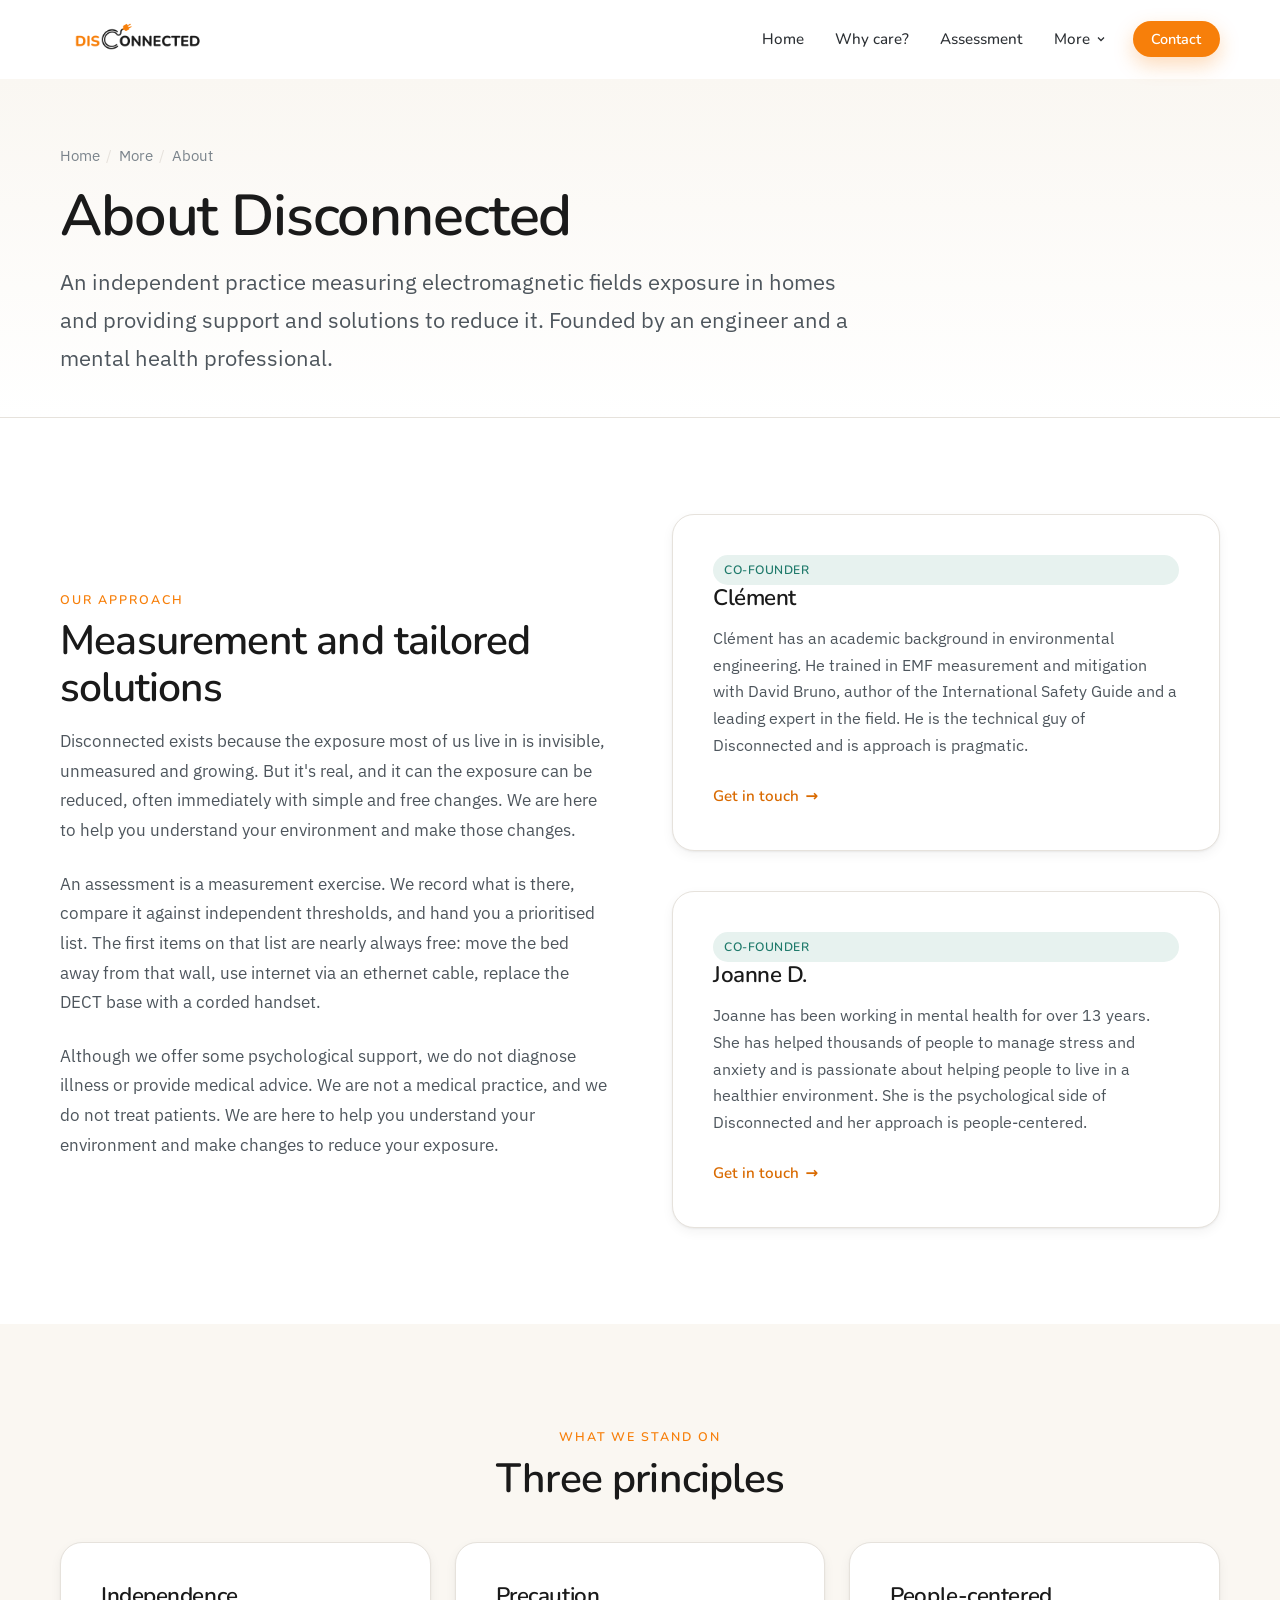
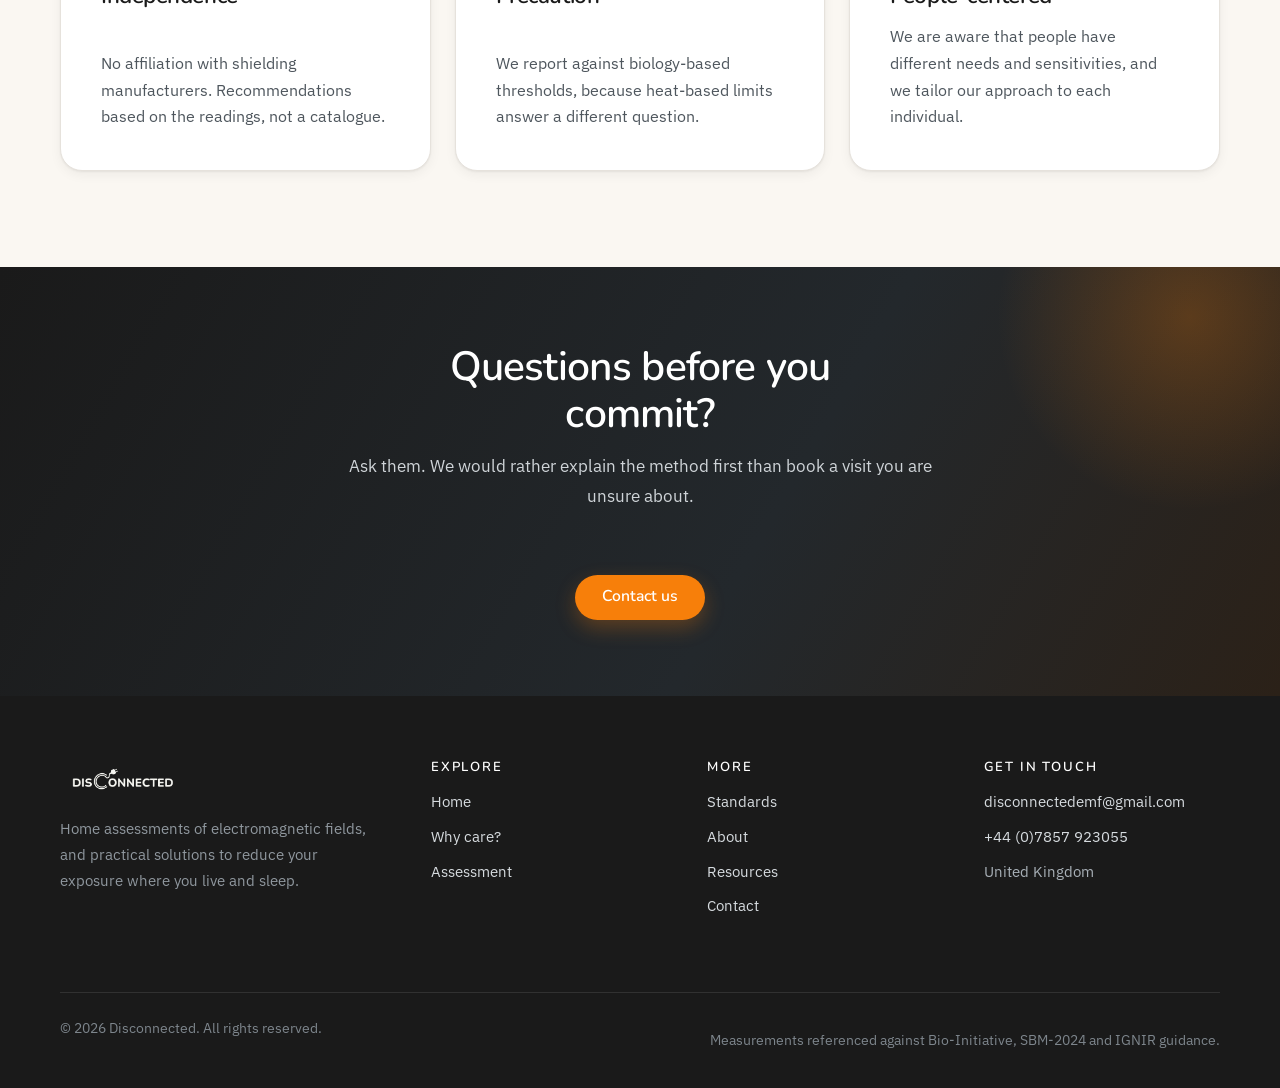
==== commit ccb36f08: "remove villalard" ====
--- a/pages/about.html
+++ b/pages/about.html
@@ -3,8 +3,17 @@
 <head>
   <meta charset="utf-8">
   <meta name="viewport" content="width=device-width, initial-scale=1">
-  <title>About | Disconnected</title>
-  <meta name="description" content="Who is behind Disconnected: an independent EMF assessment practice measuring homes against biology-based standards.">
+  <title>About Disconnected | EMF Surveys in the Lake District</title>
+  <meta name="description" content="Who is behind Disconnected: an independent EMF assessment practice in the Lake District, measuring homes against biology-based standards.">
+  <link rel="canonical" href="https://www.disconnectedemf.co.uk/pages/about.html">
+  <meta property="og:type" content="website">
+  <meta property="og:site_name" content="Disconnected">
+  <meta property="og:locale" content="en_GB">
+  <meta property="og:title" content="About Disconnected | EMF Surveys in the Lake District">
+  <meta property="og:description" content="Who is behind Disconnected: an independent EMF assessment practice in the Lake District, measuring homes against biology-based standards.">
+  <meta property="og:url" content="https://www.disconnectedemf.co.uk/pages/about.html">
+  <meta property="og:image" content="https://www.disconnectedemf.co.uk/img/logo/Full%20Logo%20Transparent%20Background.png">
+  <meta name="twitter:card" content="summary_large_image">
   <link rel="icon" href="../img/logo/logo_svg.svg" type="image/svg+xml">
   <link rel="preconnect" href="https://fonts.googleapis.com">
   <link rel="preconnect" href="https://fonts.gstatic.com" crossorigin>
@@ -12,6 +21,17 @@
   <link rel="stylesheet" href="../css/base.css">
   <link rel="stylesheet" href="../css/layout.css">
   <link rel="stylesheet" href="../css/components.css">
+
+  <script type="application/ld+json">
+  {
+    "@context": "https://schema.org",
+    "@type": "BreadcrumbList",
+    "itemListElement": [
+      { "@type": "ListItem", "position": 1, "name": "Home", "item": "https://www.disconnectedemf.co.uk/" },
+      { "@type": "ListItem", "position": 2, "name": "About", "item": "https://www.disconnectedemf.co.uk/pages/about.html" }
+    ]
+  }
+  </script>
 </head>
 <body>
   <a class="skip-link" href="#main">Skip to content</a>
@@ -90,7 +110,7 @@
             <!-- Replace the copy in each card with the founder's own biography and training. -->
             <div class="card">
               <span class="tag tag--green">Co-founder</span>
-              <h3>Clément Villalard</h3>
+              <h3>Clément</h3>
               <p>
                 Clément has an academic background in environmental engineering. He trained in EMF measurement and mitigation with David Bruno, author of the International Safety Guide and a leading expert in the field. He is the technical guy of Disconnected and is approach is pragmatic.
               </p>
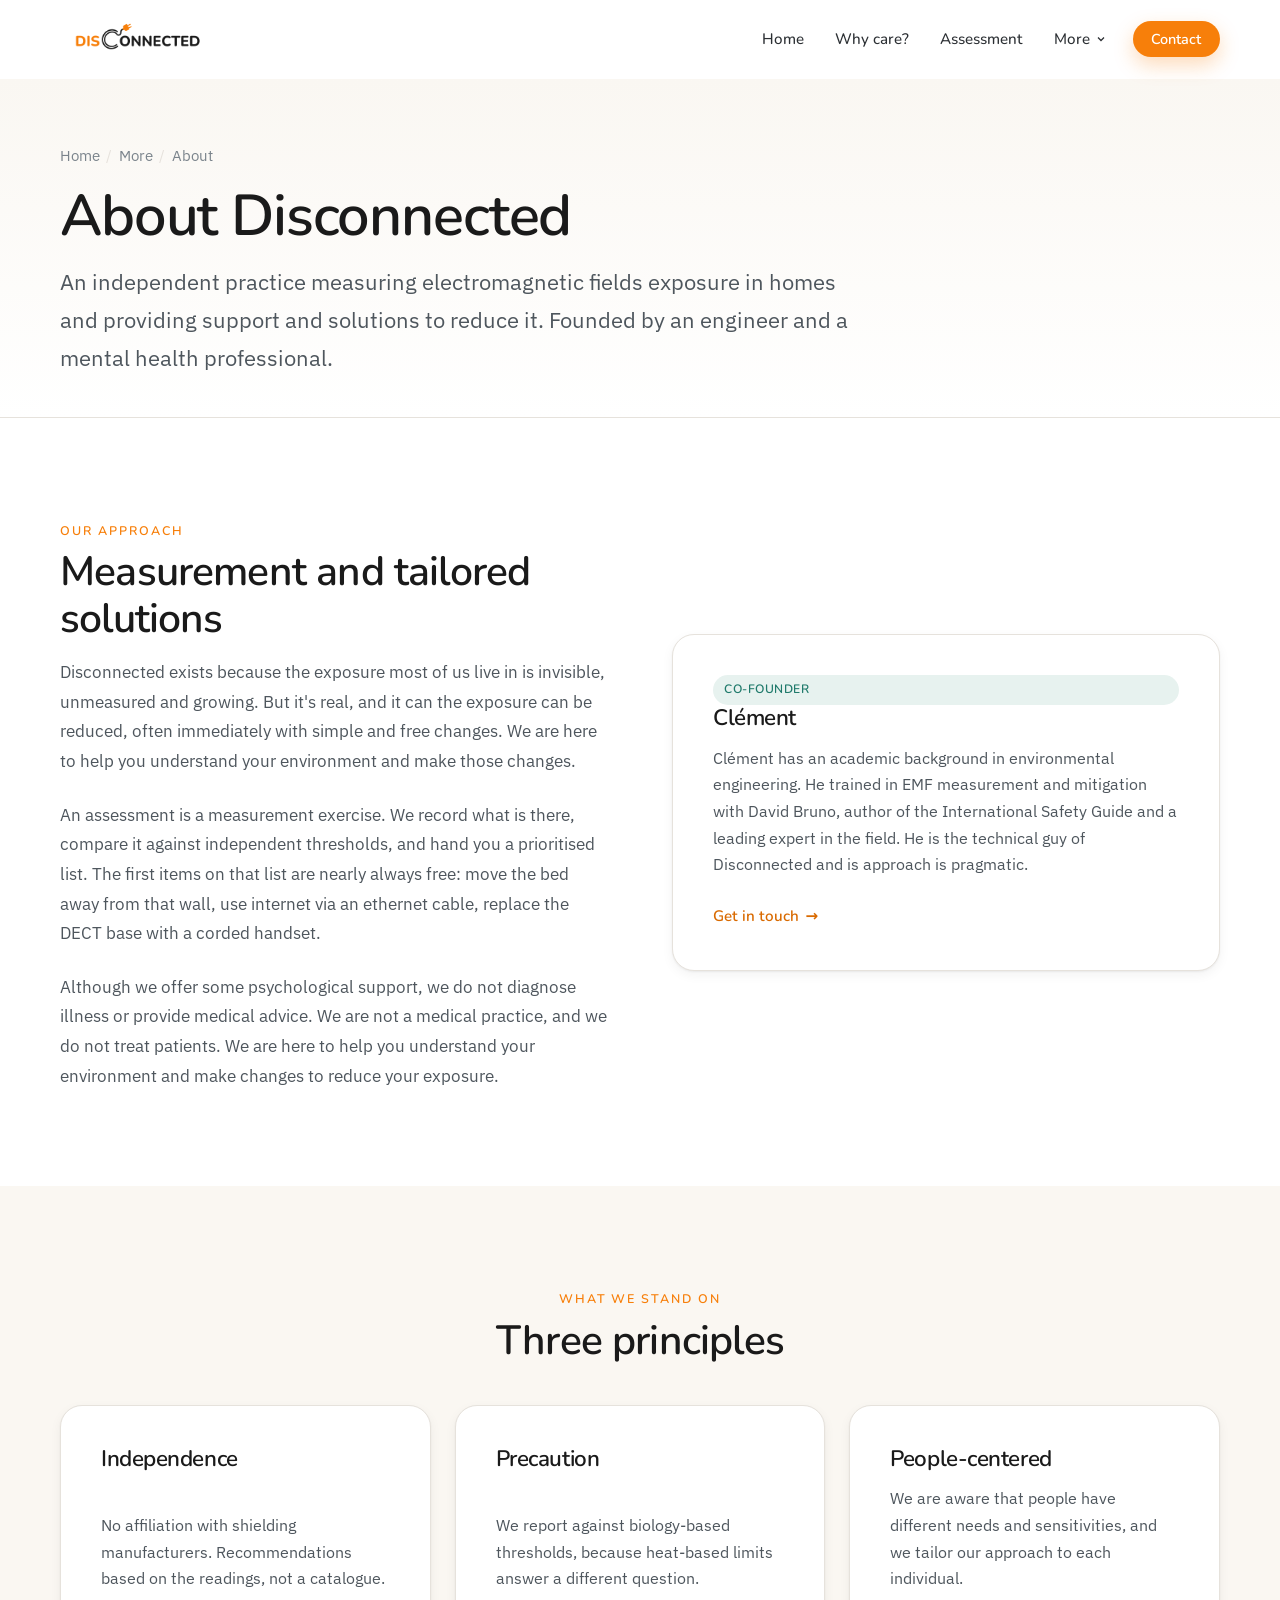
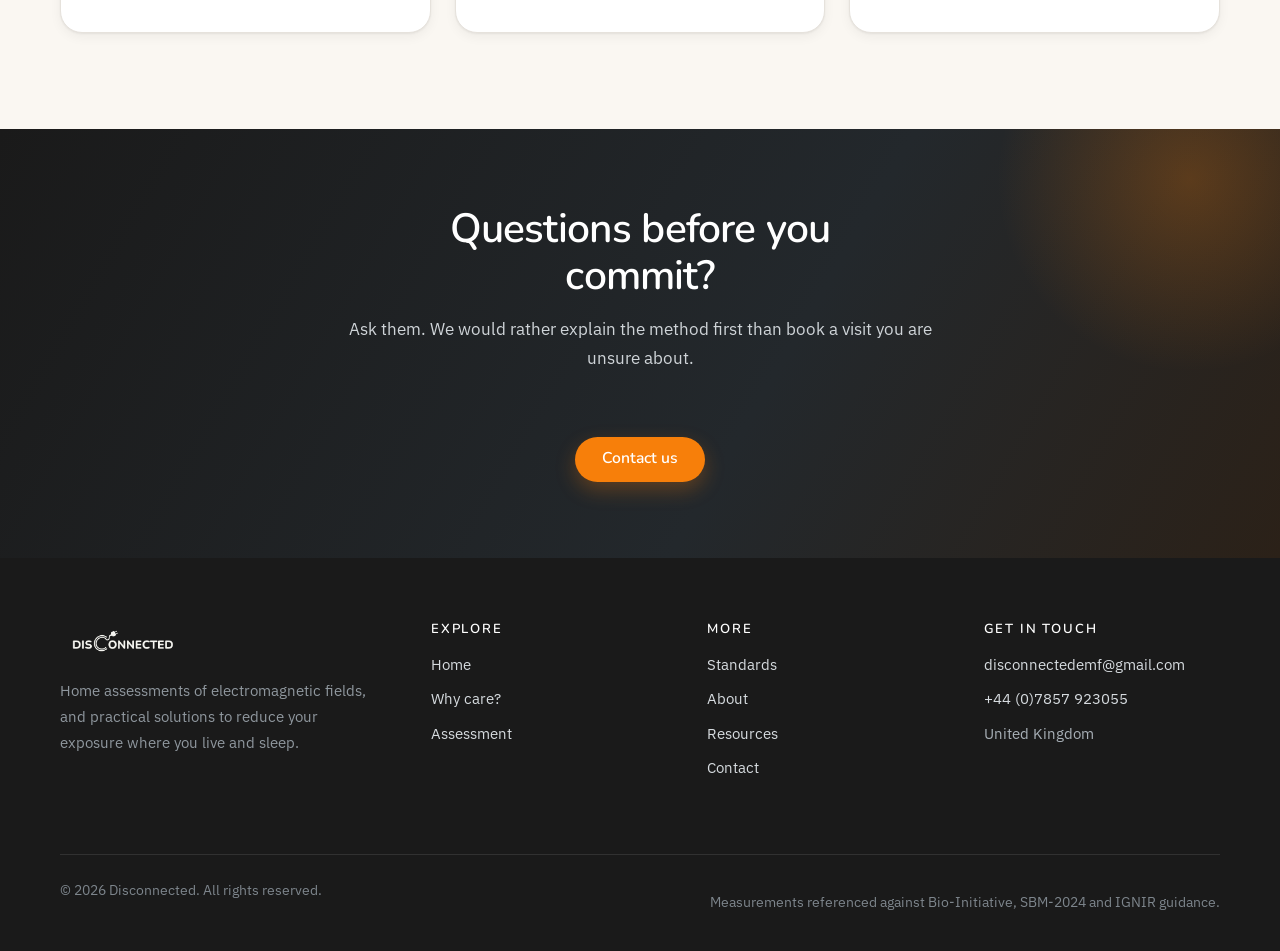
==== commit f7fab585: "removed Joanne" ====
--- a/pages/about.html
+++ b/pages/about.html
@@ -120,16 +120,6 @@
             </div>
 
             <!-- TODO: add Joanne's surname to the heading below, and replace the placeholder paragraph. -->
-            <div class="card mt-lg">
-              <span class="tag tag--green">Co-founder</span>
-              <h3>Joanne D.</h3>
-              <p>
-                Joanne has been working in mental health for over 13 years. She has helped thousands of people to manage stress and anxiety and is passionate about helping people to live in a healthier environment. She is the psychological side of Disconnected and her approach is people-centered.
-              </p>
-              <p class="mb-0">
-                <a class="link-arrow" href="../index.html#contact">Get in touch</a>
-              </p>
-            </div>
           </div>
         </div>
       </div>
